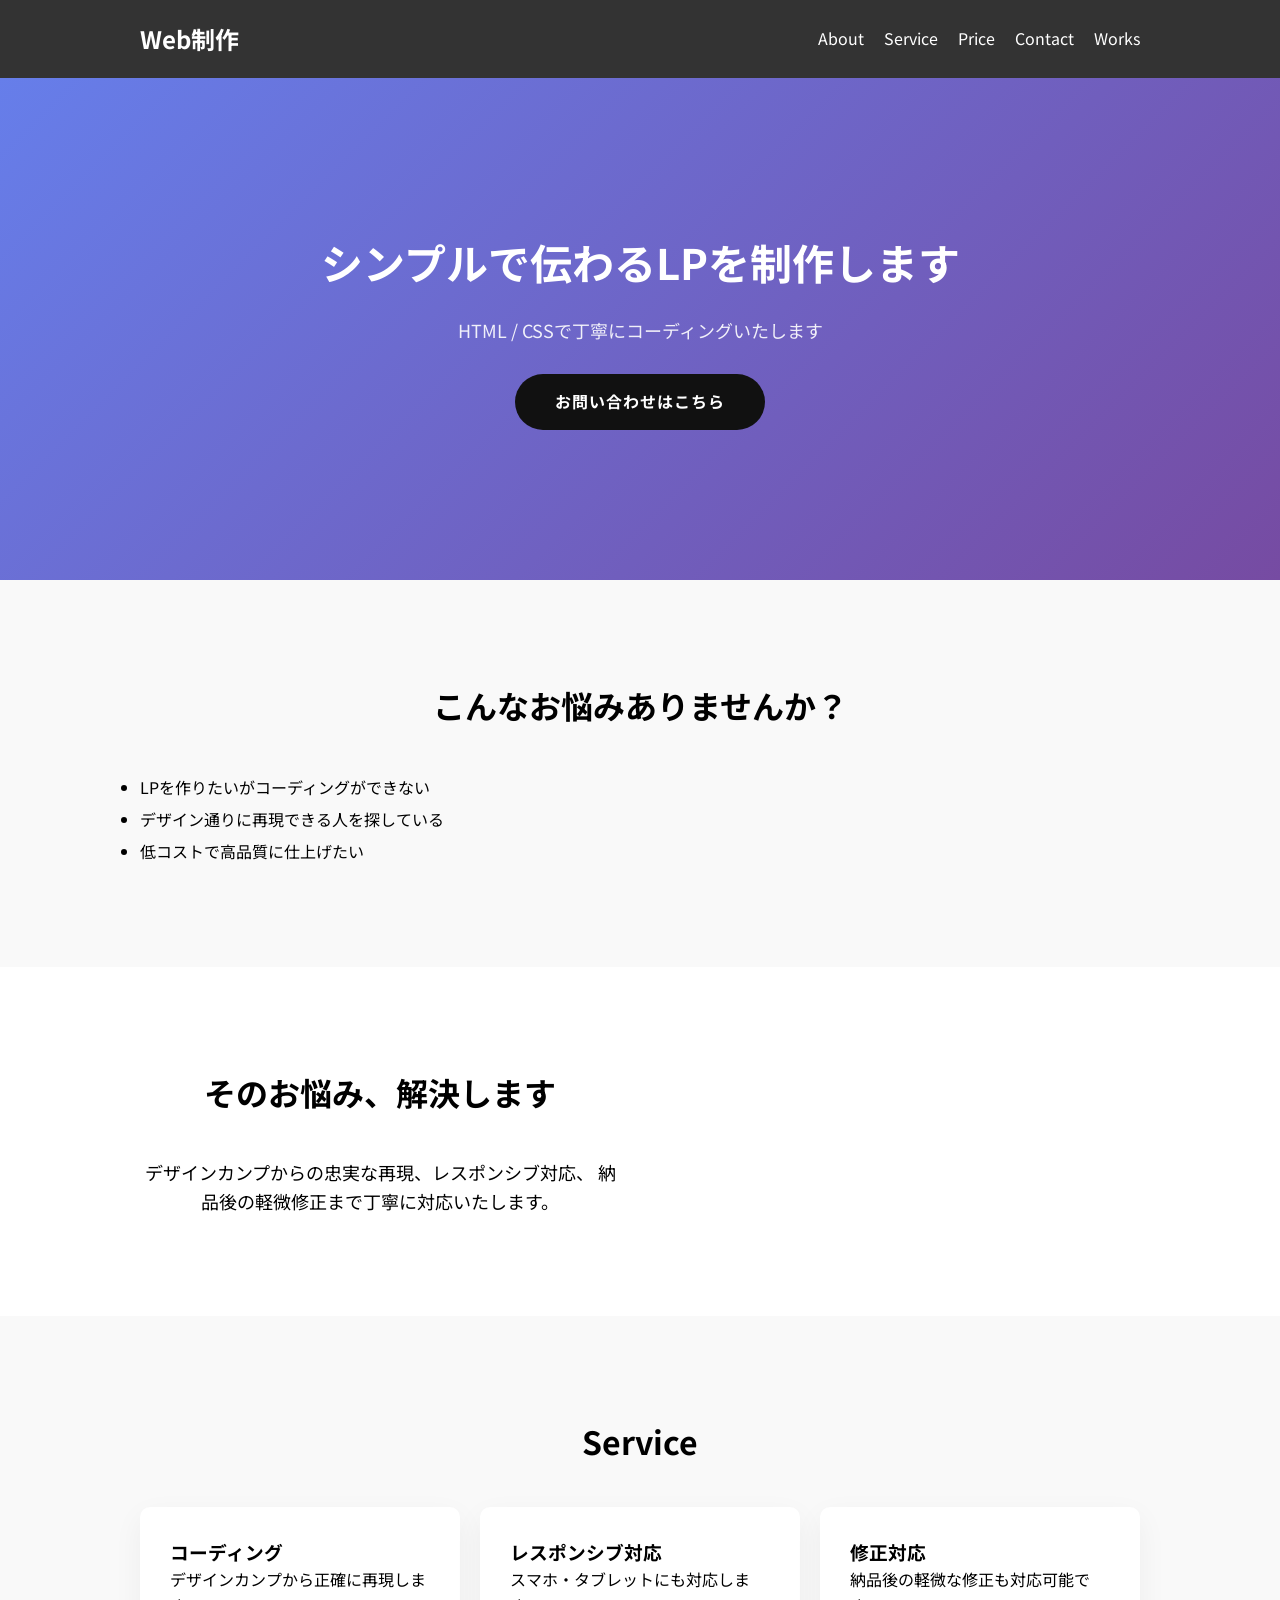
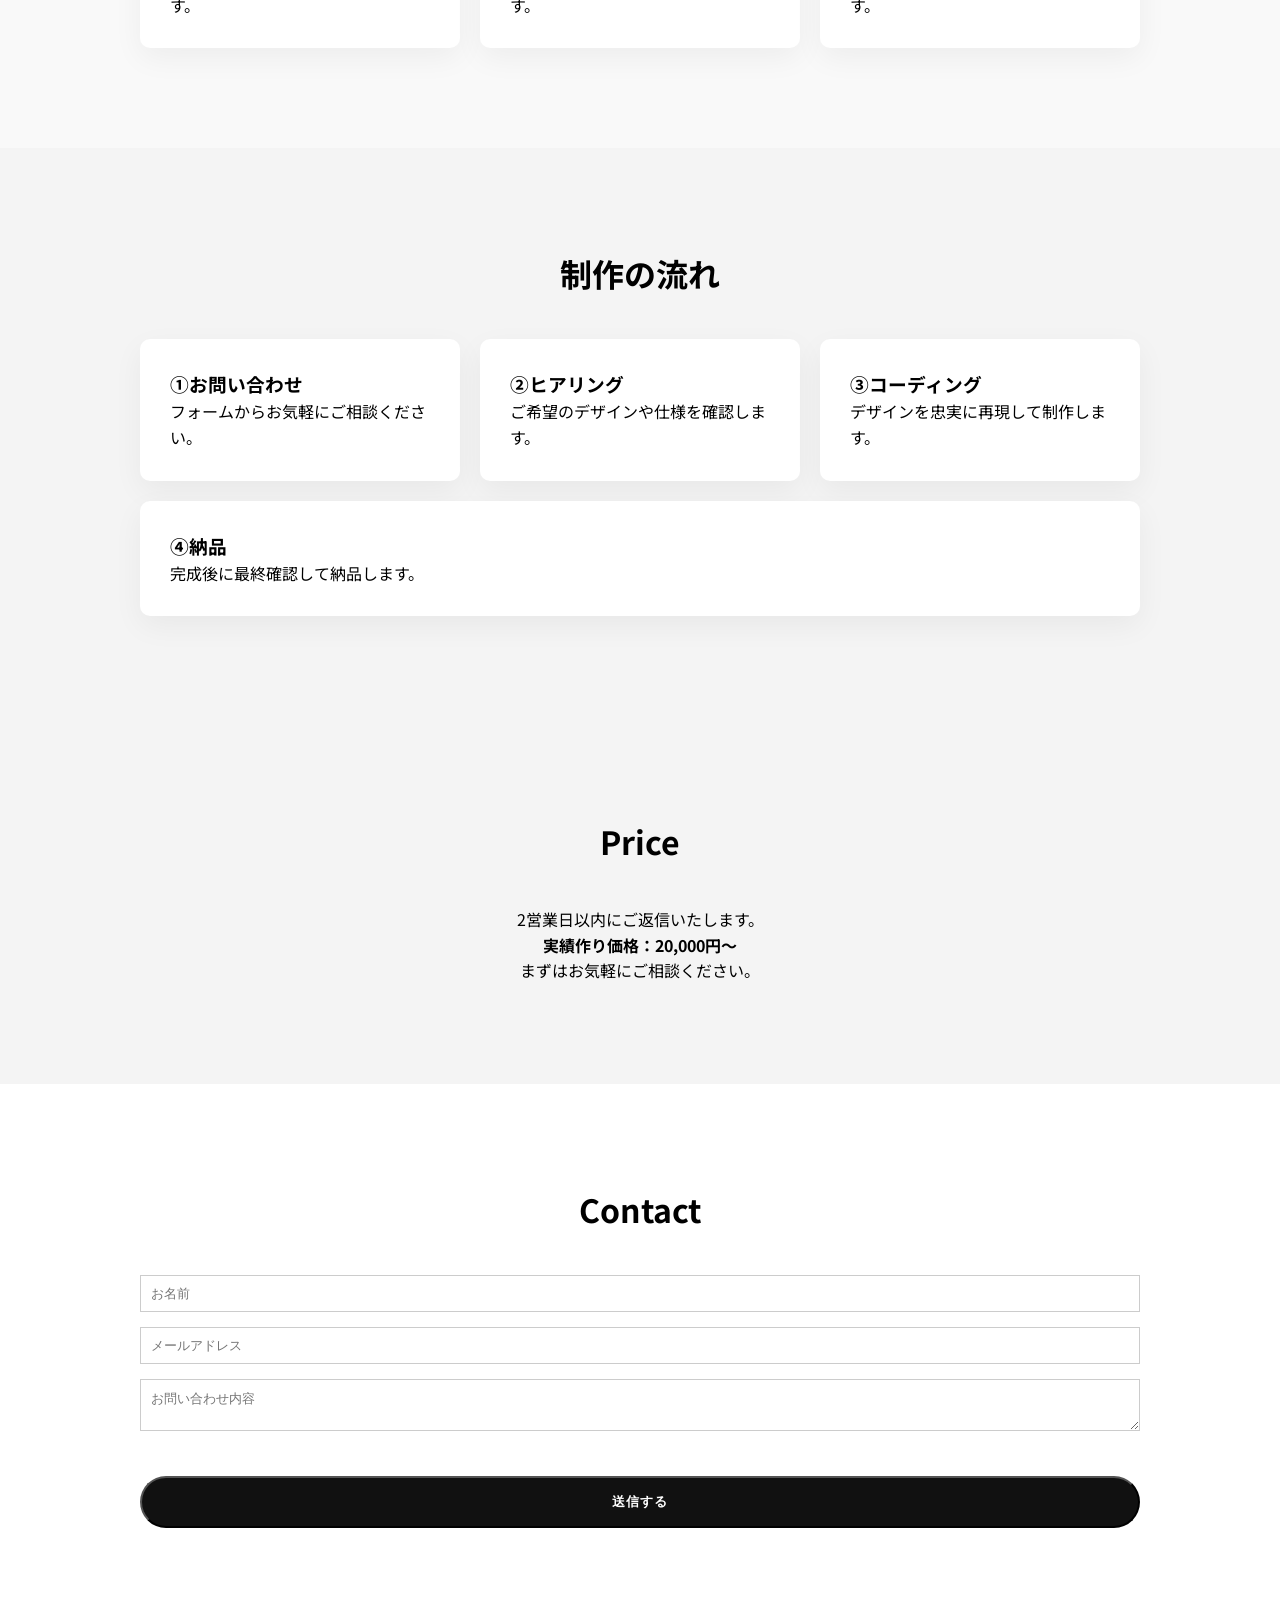
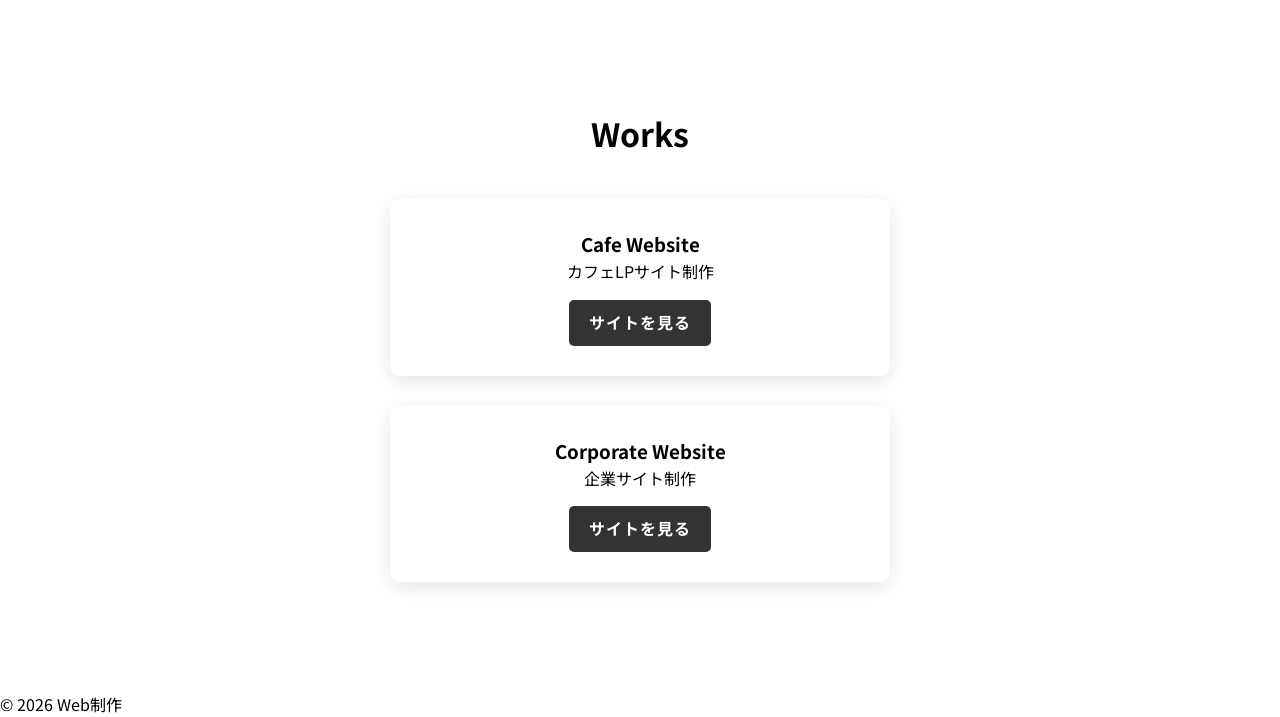
==== portforio-site/index.html @ 4656aebe "レイアウト修正" ====
<!DOCTYPE html>
<html lang="ja">
<head>
  <meta charset="UTF-8">
  <meta name="viewport" content="width=device-width, initial-scale=1.0">
  <title>Web制作サービス</title>

  <link href="https://fonts.googleapis.com/css2?family=Noto+Sans+JP:wght@400;700&display=swap" rel="stylesheet">
  <link rel="stylesheet" href="style.css">
</head>

<body>

<header class="header">
  <div class="container">
    <h1 class="logo">Web制作</h1>
    <nav>
      <ul class="nav">
        <li><a href="#about">About</a></li>
        <li><a href="#service">Service</a></li>
        <li><a href="#price">Price</a></li>
        <li><a href="#contact">Contact</a></li>
        <li><a href="#works">Works</a></li>
      </ul>
    </nav>
  </div>
</header>

<section id="about" class="hero">
  <div class="container">
    <h2>シンプルで伝わるLPを制作します</h2>
    <p>HTML / CSSで丁寧にコーディングいたします</p>
    <a href="#contact" class="btn">お問い合わせはこちら</a>
  </div>
</section>

<section class="problem">
  <div class="container">
    <h2 class="fade-up">こんなお悩みありませんか？</h2>
    <ul>
      <li>LPを作りたいがコーディングができない</li>
      <li>デザイン通りに再現できる人を探している</li>
      <li>低コストで高品質に仕上げたい</li>
    </ul>
  </div>
</section>

<section class="solution">
  <div class="container solution-inner">

    <div class="solution-text">
      <h2 class="fade-up">そのお悩み、解決します</h2>
      <p class="fade-up">
        デザインカンプからの忠実な再現、レスポンシブ対応、
        納品後の軽微修正まで丁寧に対応いたします。
      </p>
    </div>

    <div class="solution-image fade-up">
      <img src="https://picsum.photos/600/400" alt="">
    </div>

  </div>
</section>

<section id="service" class="service">
  <div class="container">
    <h2>Service</h2>

    <div class="card-wrapper">

      <div class="card fade-up">
        <h3>コーディング</h3>
        <p>デザインカンプから正確に再現します。</p>
      </div>

      <div class="card fade-up">
        <h3>レスポンシブ対応</h3>
        <p>スマホ・タブレットにも対応します。</p>
      </div>

      <div class="card fade-up">
        <h3>修正対応</h3>
        <p>納品後の軽微な修正も対応可能です。</p>
      </div>

    </div>
  </div>
</section>
<section class="flow">
  <div class="container">

    <h2>制作の流れ</h2>

    <div class="card-wrapper">

      <div class="card">
        <h3>①お問い合わせ</h3>
        <p>フォームからお気軽にご相談ください。</p>
      </div>

      <div class="card">
        <h3>②ヒアリング</h3>
        <p>ご希望のデザインや仕様を確認します。</p>
      </div>

      <div class="card">
        <h3>③コーディング</h3>
        <p>デザインを忠実に再現して制作します。</p>
      </div>

      <div class="card">
        <h3>④納品</h3>
        <p>完成後に最終確認して納品します。</p>
      </div>

    </div>

  </div>
</section>

<section id="price" class="price">
  <div class="container">
    <h2>Price</h2>
    <p>2営業日以内にご返信いたします。</p>
    <p><strong>実績作り価格：20,000円〜</strong></p>
    <p>まずはお気軽にご相談ください。</p>
  </div>
</section>

<section id="contact" class="contact">
  <div class="container">
    <h2>Contact</h2>

    <form>
      <input type="text" placeholder="お名前">
      <input type="email" placeholder="メールアドレス">
      <textarea placeholder="お問い合わせ内容"></textarea>
      <button type="submit" class="btn">送信する</button>
    </form>

  </div>
</section>

<section id="works" class="works">
  <div class="container">

    <h2>Works</h2>

    <div class="work-card">
      <h3>Cafe Website</h3>
      <p>カフェLPサイト制作</p>
      <a href="カフェ.html" class="btn">サイトを見る</a>
    </div>

    <div class="work-card">
      <h3>Corporate Website</h3>
      <p>企業サイト制作</p>
      <a href="企業.html" class="btn">サイトを見る</a>
    </div>

  </div>
</section>

<footer class="footer">
  <p>© 2026 Web制作</p>
</footer>

<script src="script.js"></script>

</body>
</html>
---- portforio-site/style.css ----
/* リセット */
* {
  margin: 0;
  padding: 0;
  box-sizing: border-box;
}

body {
  font-family: 'Noto Sans JP', sans-serif;
  line-height: 1.6;
}

/* 共通 */
.container {
  width: 90%;
  max-width: 1000px;
  margin: 0 auto;
}

section {
  padding: 100px 0;
}
section h2 {
  font-size: 32px;
  margin-bottom: 40px;
  text-align: center;
}
/* ヘッダー */
.header {
  background: #333;
  color: #fff;
  padding: 20px 0;
}

.header .container {
  display: flex;
  justify-content: space-between;
  align-items: center;
}
header {
  position: sticky;
  background: #333;
  top: 0;
  z-index: 1000;
}

.logo {
  font-size: 24px;
}

.nav {
  list-style: none;
  display: flex;
  gap: 20px;
}

.nav a {
  color: #fff;
  text-decoration: none;
}

/* ヒーロー */
.hero {
  text-align: center;
  background: linear-gradient(135deg, #667eea, #764ba2);
  color: #fff;
  padding: 150px 0;
}
.hero h2 {
  font-size: 42px;
  font-weight: 700;
  margin-bottom: 20px;
}

.hero p {
  font-size: 18px;
  opacity: 0.9;
}
/* ボタン */
.btn {
  display: inline-block;
  margin-top: 30px;
  padding: 15px 40px;
  background: #111;
  color: #fff;
  text-decoration: none;
  border-radius: 50px;
  transition: 0.3s;
  cursor: pointer;
}
.btn {
  font-weight: 700;
  letter-spacing: 1px;
}

.btn:hover {
  background: #555;
}
.btn {
  transition: transform 0.2s ease, box-shadow 0.2s ease;
}

.btn:hover {
  transform: translateY(-3px);
  box-shadow: 0 10px 20px rgba(0,0,0,0.2);
}
/* Service */
.card-wrapper {
  display: flex;
  gap: 20px;
  margin-top: 30px;
  flex-wrap: wrap;
}
.card {
  flex: 1 1 300px;
  padding: 30px;
  background: #fff;
  border-radius: 10px;
  box-shadow: 0 10px 30px rgba(0,0,0,0.05);
}

/* Price */
.price {
  background: #f4f4f4;
  text-align: center;
}

/* Contact */
form {
  display: flex;
  flex-direction: column;
  gap: 15px;
}

input,
textarea {
  padding: 10px;
  border: 1px solid #ccc;
}
.problem {
  background: #f9f9f9;
  padding: 100px 0;
}

.problem ul {
  margin-top: 30px;
  line-height: 2;
}
.solution {
  text-align: center;
  padding: 100px 0;
}

.solution p {
  margin-top: 20px;
  font-size: 18px;
}
/* スマホ対応 */
@media (max-width: 768px) {

  .header .container {
    flex-direction: column;
    gap: 10px;
  }

  .nav {
    flex-direction: column;
    align-items: center;
  }

  .card-wrapper {
    flex-direction: column;
  }

  .hero {
    padding: 100px 0;
  }

  .hero h2 {
    font-size: 28px;
  }
  .solution-inner {
  flex-direction: column;
}

}
/* fade up */
.fade-up {
  opacity: 0;
  transform: translateY(40px);
  transition: opacity 1s ease, transform 1s ease;
}

.fade-up.active {
  opacity: 1;
  transform: translateY(0);
}
.solution img {
  width: 100%;
  max-width: 600px;
  margin: 30px auto;
  display: block;
  border-radius: 10px;
}
.solution-inner {
  display: flex;
  align-items: center;
  gap: 40px;
}

.solution-text {
  flex: 1;
}

.solution-image {
  flex: 1;
}

.solution-image img {
  width: 100%;
  border-radius: 10px;
}
.service {
  background: #f9f9f9;
}

.solution {
  background: #ffffff;
}
html {
  scroll-behavior: smooth;
}
.works {
  text-align: center;
  padding: 80px 20px;
}

.work-card {
  background: white;
  padding: 30px;
  margin: 30px auto;
  max-width: 500px;
  border-radius: 10px;
  box-shadow: 0 5px 20px rgba(0,0,0,0.1);
}

.work-card a {
  display: inline-block;
  margin-top: 15px;
  padding: 10px 20px;
  background: #333;
  color: white;
  text-decoration: none;
  border-radius: 5px;
}
.solution-image img {
  width: 100%;
  border-radius: 10px;
  box-shadow: 0 10px 30px rgba(0,0,0,0.1);
}
.work-card img {
  width: 100%;
  border-radius: 10px;
  margin-bottom: 15px;
}
.flow {
  background: #f4f4f4;
}
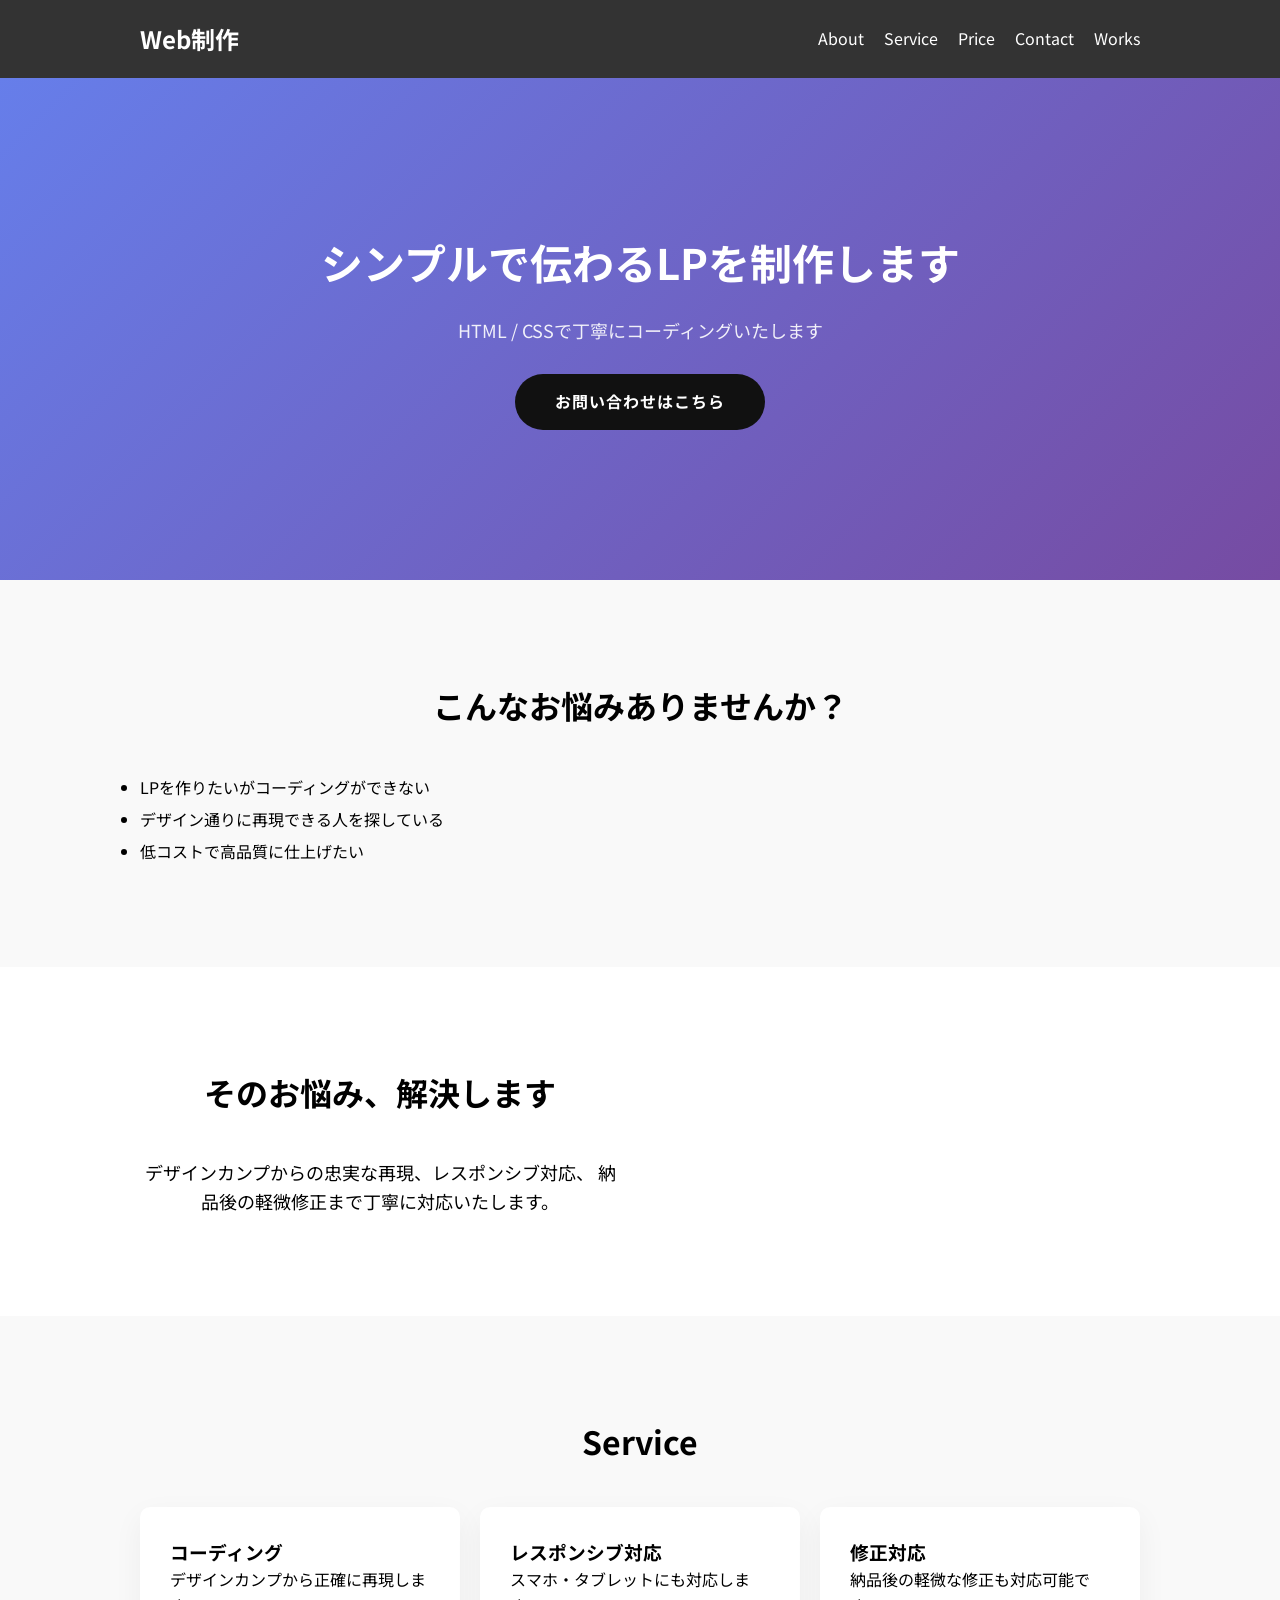
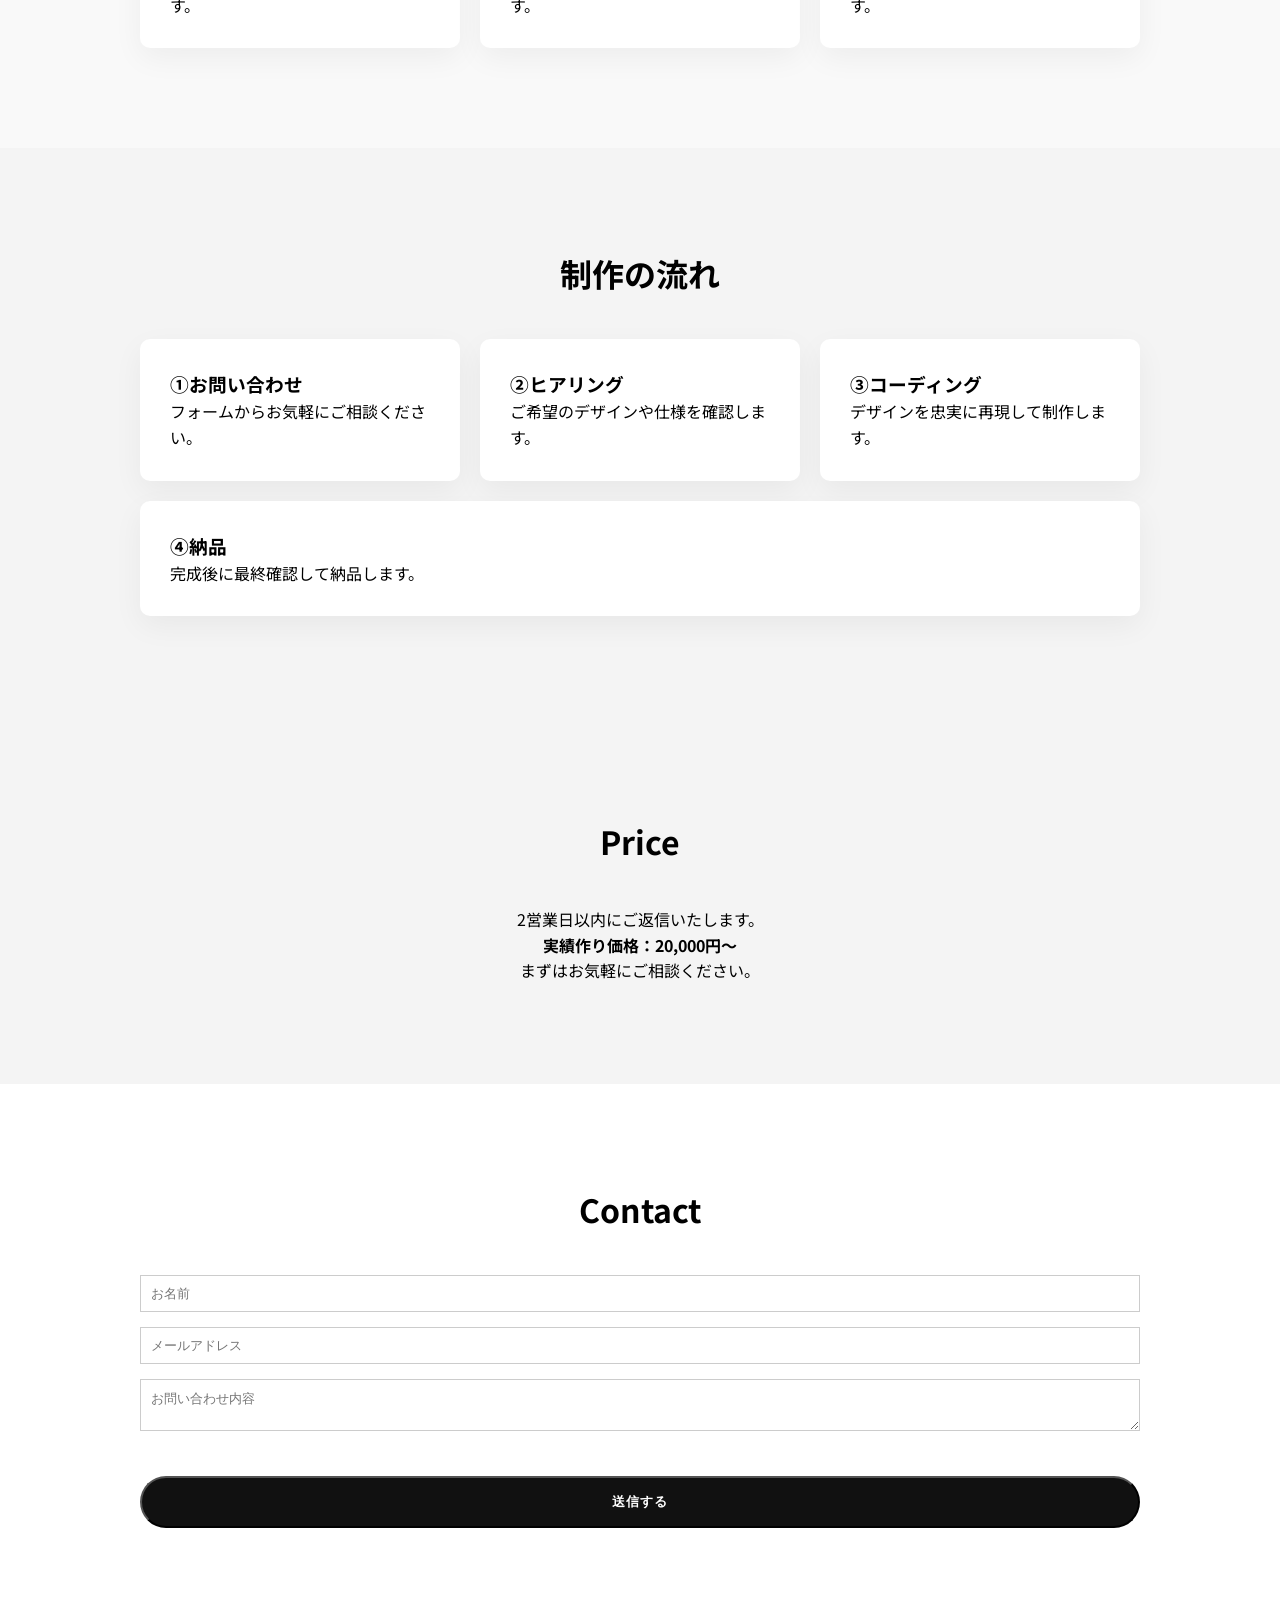
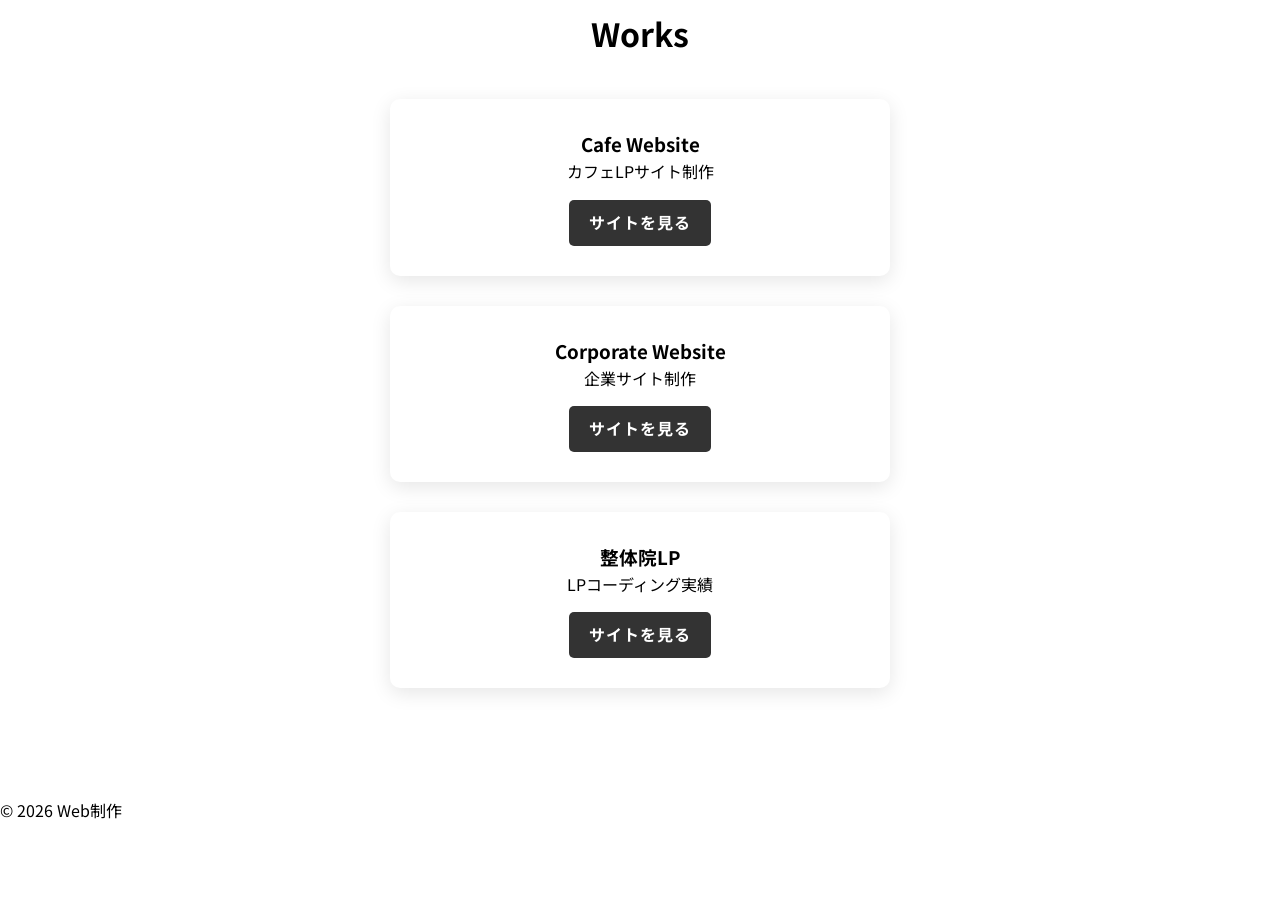
==== commit 2ffea613: "レイアウト修正" ====
--- a/portforio-site/index.html
+++ b/portforio-site/index.html
@@ -5,8 +5,9 @@
   <meta name="viewport" content="width=device-width, initial-scale=1.0">
   <title>Web制作サービス</title>
 
-  <link href="https://fonts.googleapis.com/css2?family=Noto+Sans+JP:wght@400;700&display=swap" rel="stylesheet">
-  <link rel="stylesheet" href="style.css">
+  <link rel="stylesheet" href="https://fonts.googleapis.com/css2?family=Noto+Sans+JP:wght@400;700&display=swap">
+<link rel="stylesheet" href="style.css">
+
 </head>
 
 <body>
@@ -140,27 +141,30 @@
     </form>
 
   </div>
-</section>
+    <section id="works" class="works">
+        <div class="container">
+            <h2>Works</h2>
 
-<section id="works" class="works">
-  <div class="container">
+            <div class="work-card">
+                <h3>Cafe Website</h3>
+                <p>カフェLPサイト制作</p>
+                <a href="cafe.html" class="btn">サイトを見る</a>
+            </div>
 
-    <h2>Works</h2>
+            <div class="work-card">
+                <h3>Corporate Website</h3>
+                <p>企業サイト制作</p>
+                <a href="corporate.html" class="btn">サイトを見る</a>
+            </div>
 
-    <div class="work-card">
-      <h3>Cafe Website</h3>
-      <p>カフェLPサイト制作</p>
-      <a href="カフェ.html" class="btn">サイトを見る</a>
-    </div>
+            <div class="work-card">
+                <h3>整体院LP</h3>
+                <p>LPコーディング実績</p>
+                <a href="lp.html" class="btn">サイトを見る</a>
+            </div>
+        </div>
+    </section>
 
-    <div class="work-card">
-      <h3>Corporate Website</h3>
-      <p>企業サイト制作</p>
-      <a href="企業.html" class="btn">サイトを見る</a>
-    </div>
-
-  </div>
-</section>
 
 <footer class="footer">
   <p>© 2026 Web制作</p>
--- a/portforio-site/style.css
+++ b/portforio-site/style.css
@@ -265,4 +265,52 @@
 }
 .flow {
   background: #f4f4f4;
-}+}
+/* --- ここからスマホ用の魔法 --- */
+@media (max-width: 768px) {
+  /* 全体の文字サイズを少し調整 */
+  body {
+    font-size: 15px;
+    line-height: 1.6;
+  }
+
+  /* ロゴやナビゲーションを縦並びにする（もし重なっていたら） */
+  .header .container {
+    flex-direction: column;
+    text-align: center;
+  }
+
+  .nav ul {
+    padding: 0;
+    display: flex;
+    flex-wrap: wrap; /* リンクが多い時に折り返す */
+    justify-content: center;
+    gap: 10px;
+  }
+
+  /* メインビジュアルの余白を調整 */
+  .hero {
+    padding: 60px 20px;
+  }
+
+  .hero h2 {
+    font-size: 22px;
+  }
+
+  /* 「こんなお悩みありませんか？」のリストを中央に寄せすぎない */
+  .problem ul {
+    display: inline-block;
+    text-align: left;
+    padding-left: 20px;
+  }
+
+  /* ボタンをスマホで押しやすく大きくする */
+  .btn {
+    display: block; /* 横幅いっぱいにする */
+    width: 100%;
+    max-width: 300px;
+    margin: 20px auto;
+    padding: 15px;
+  }
+}
+/* --- ここまで --- */
